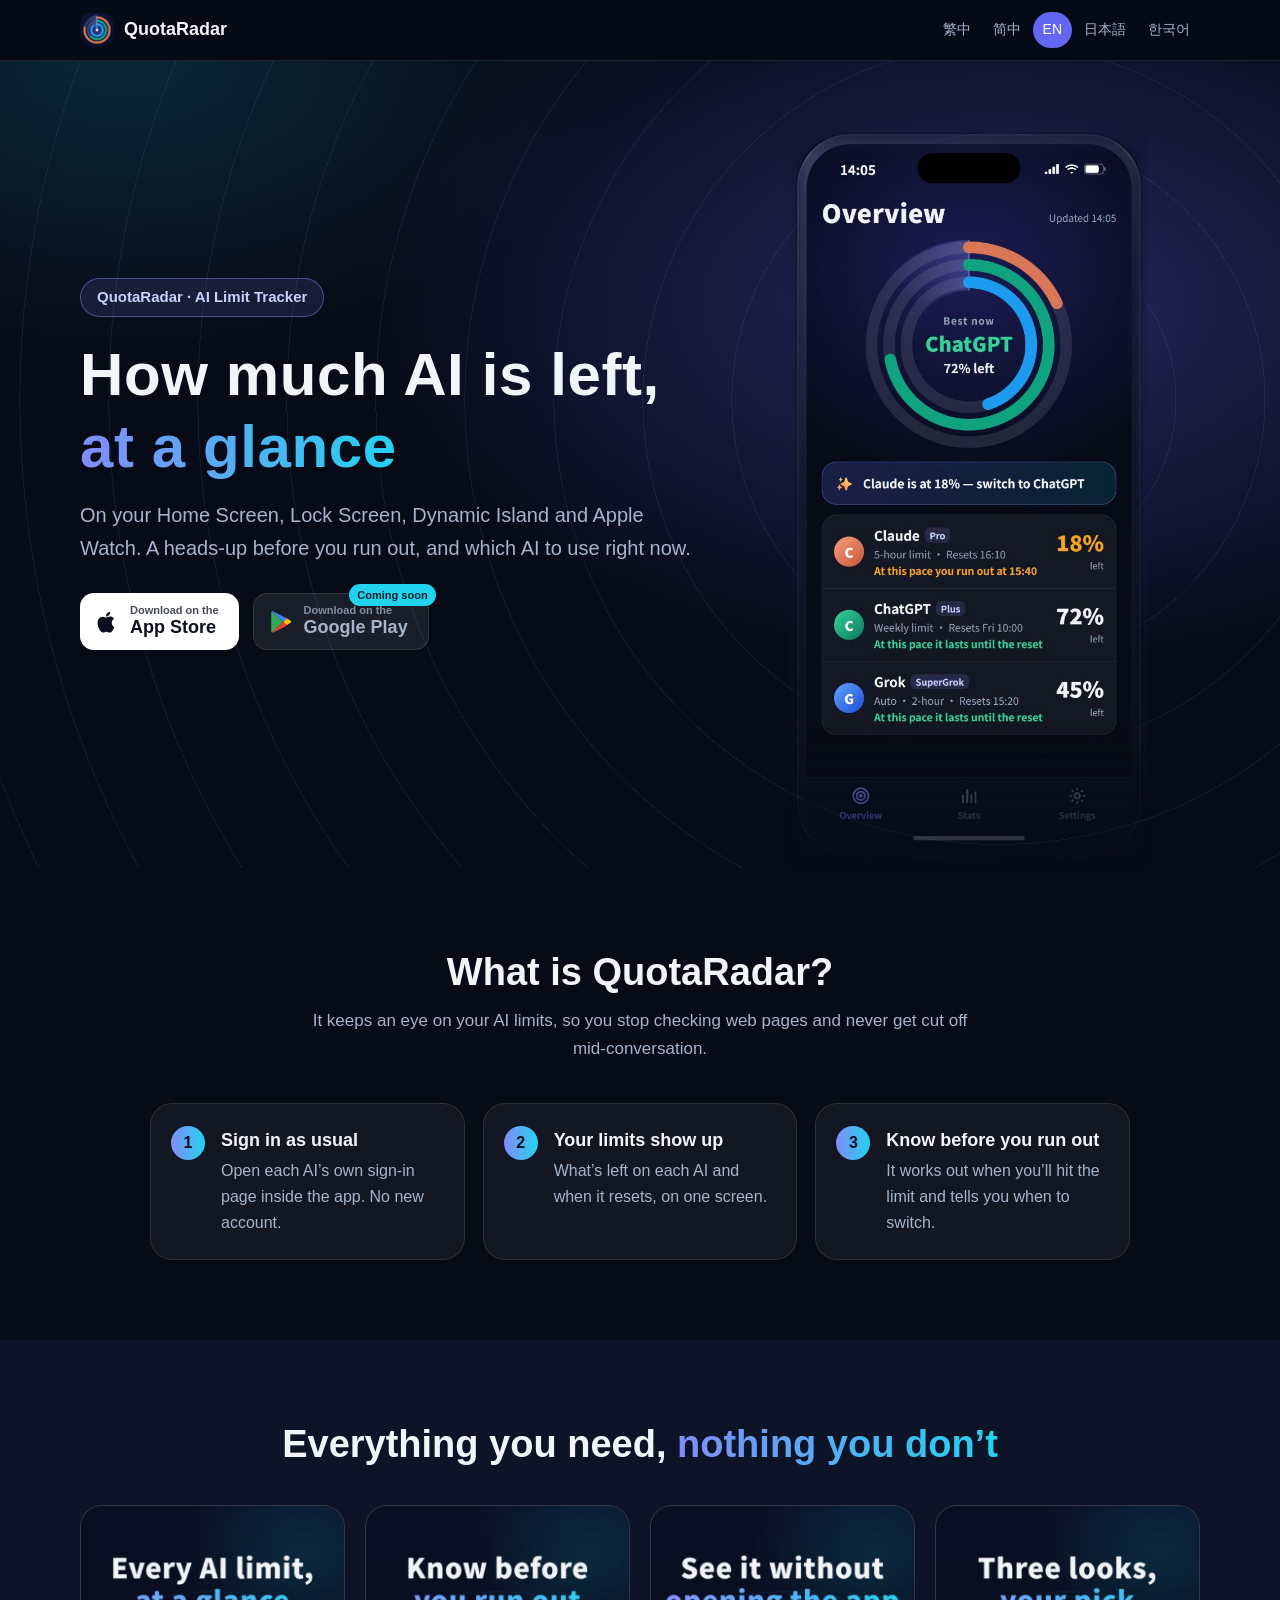
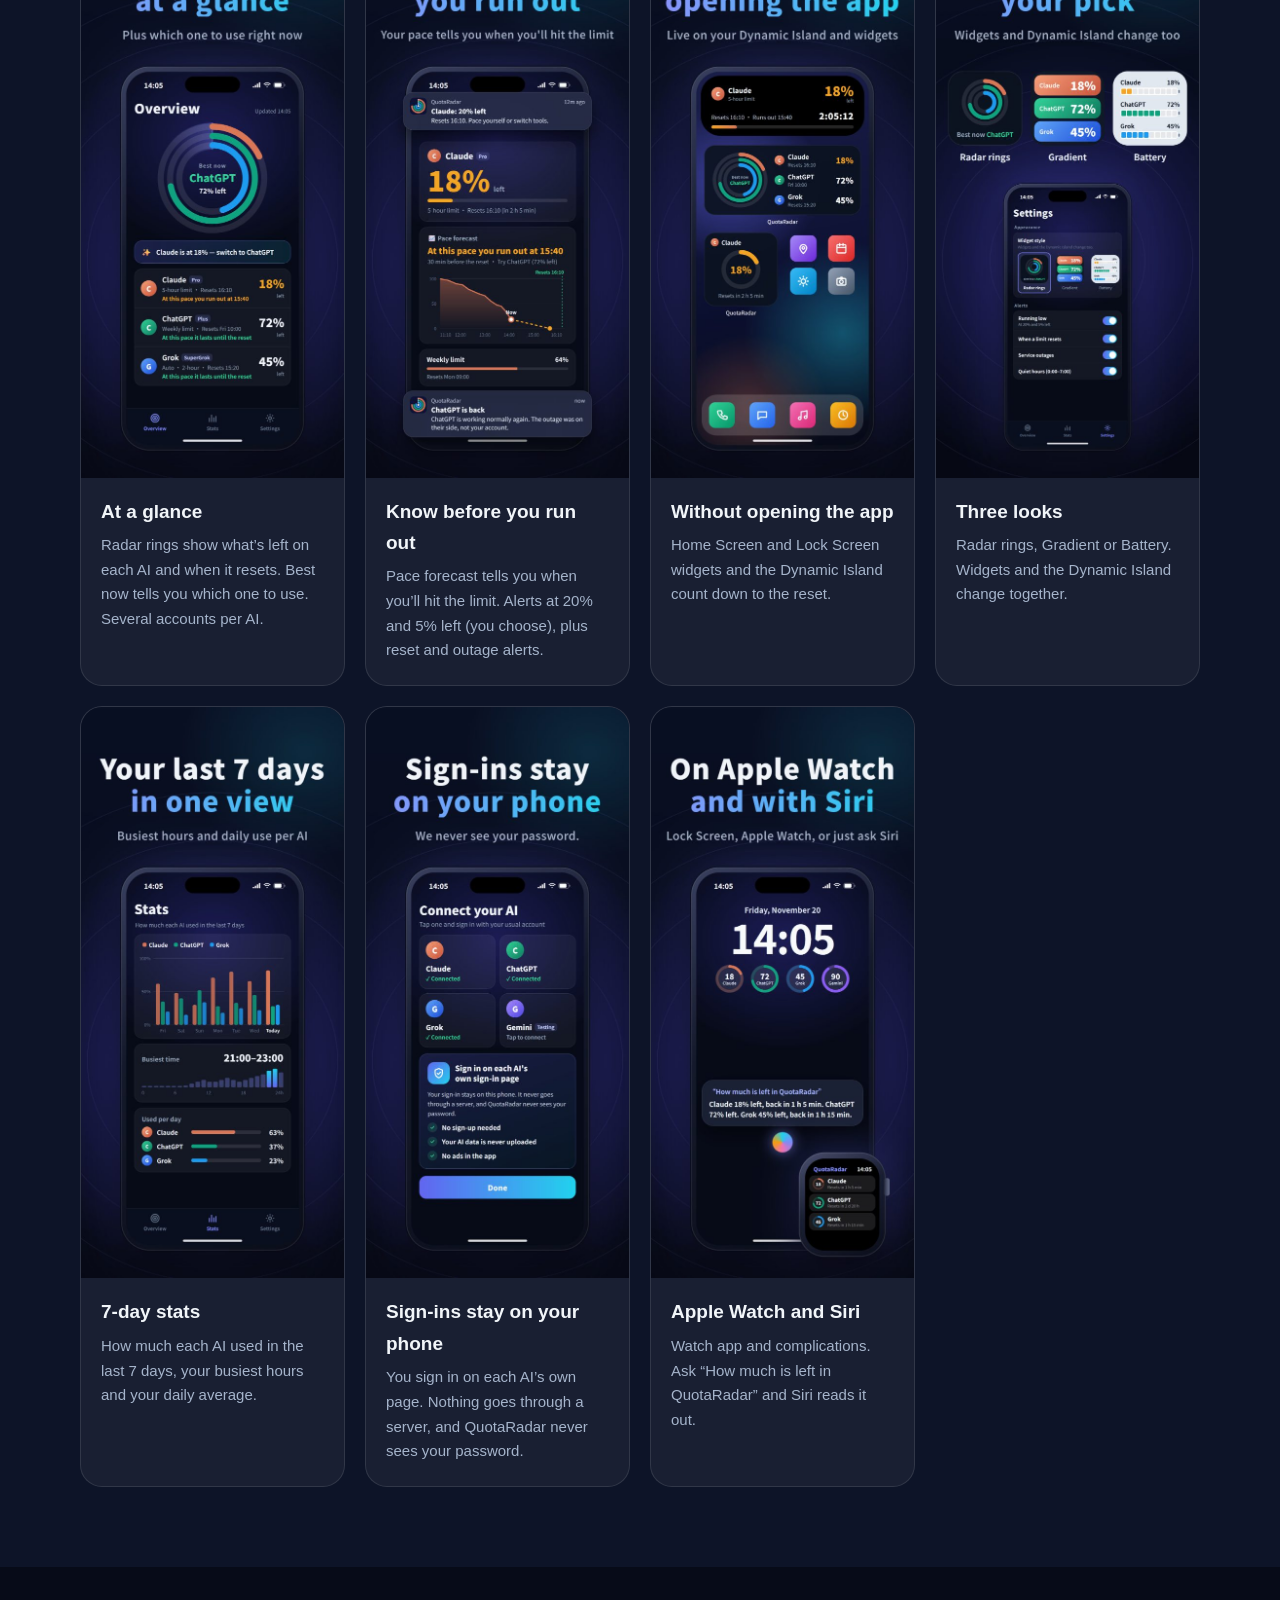
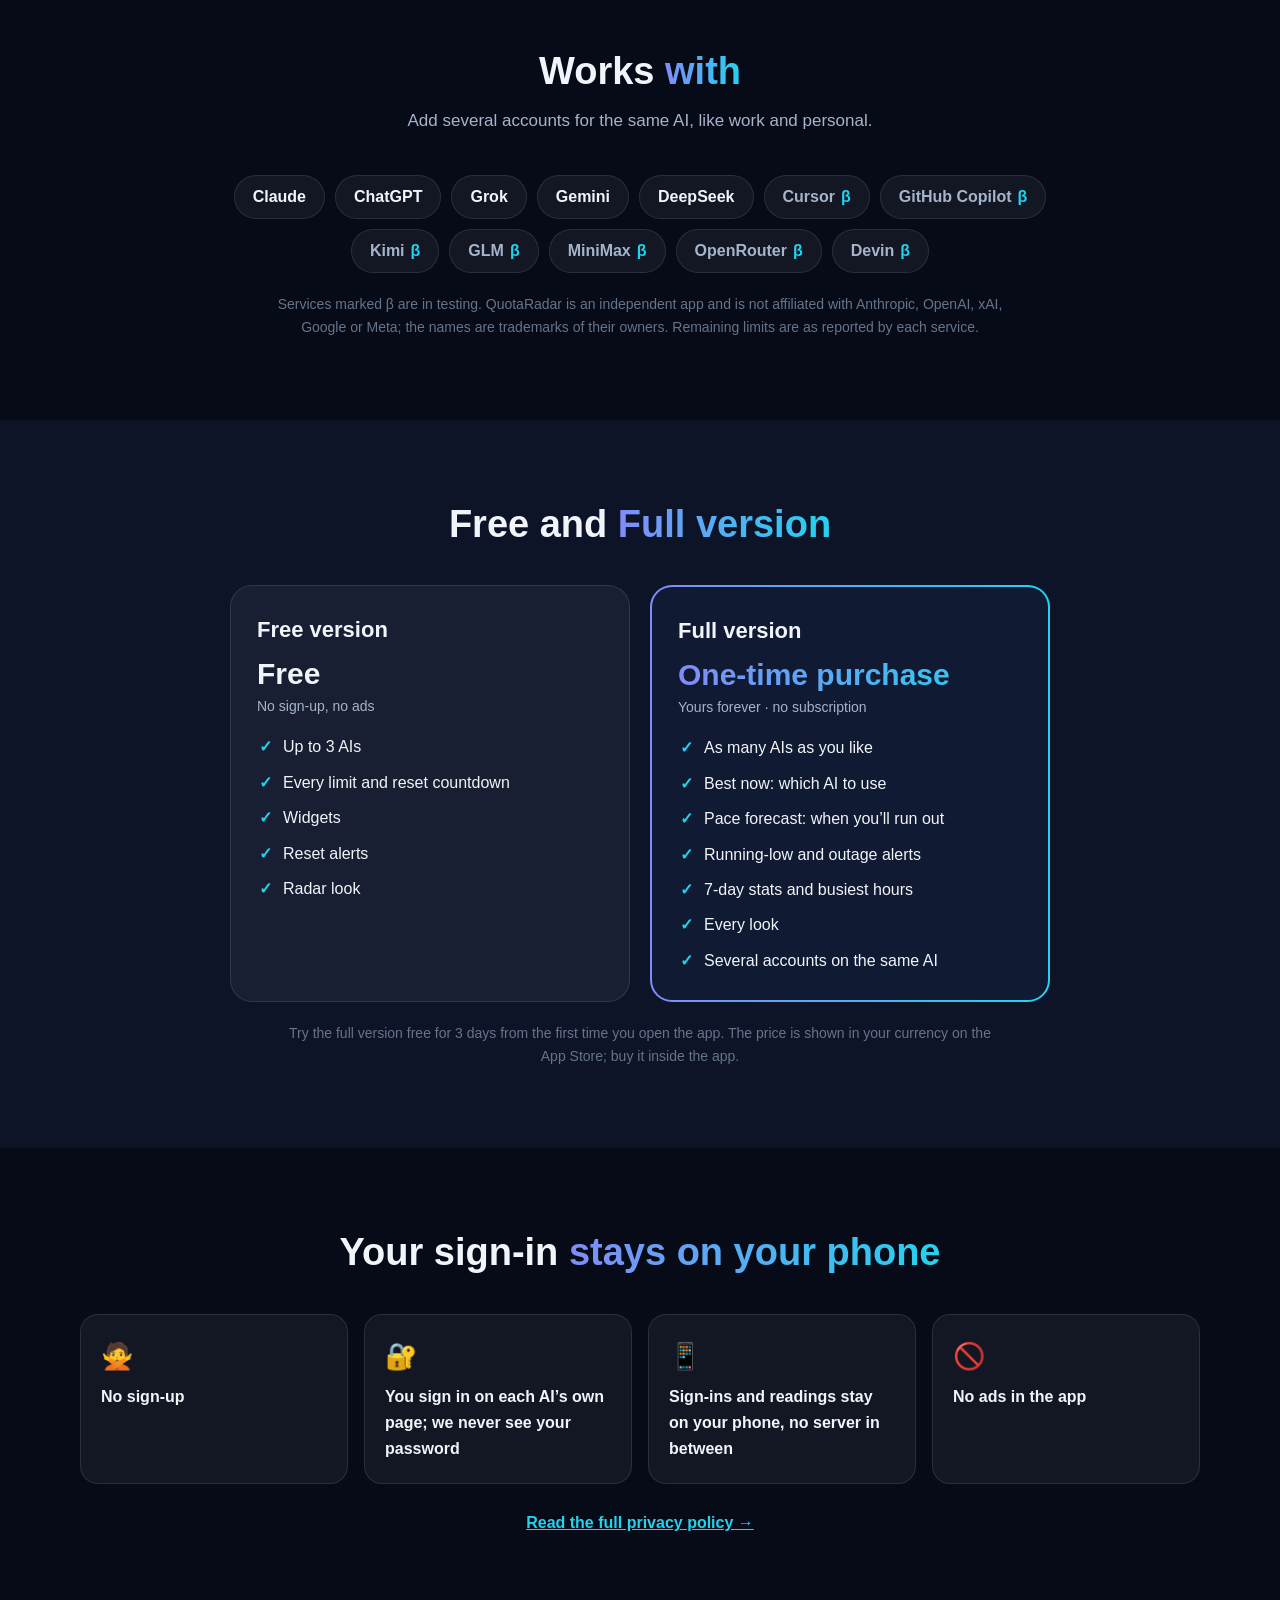
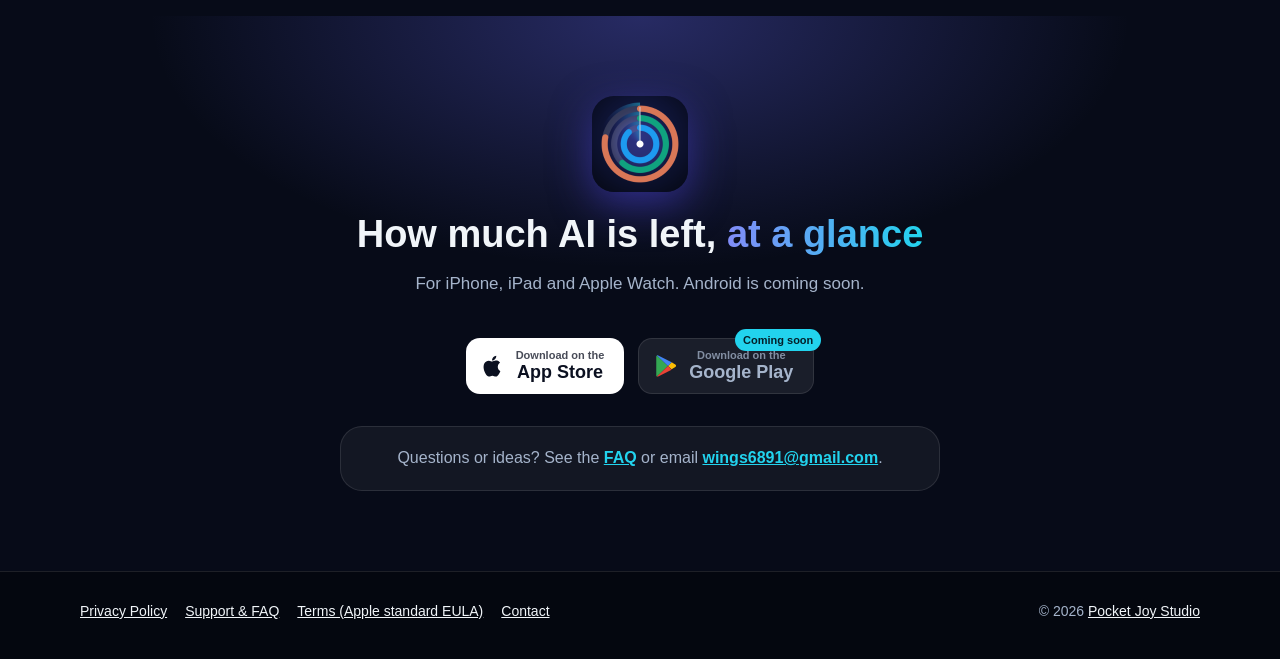
==== index.html @ a05f63f5 "額度雷達 QuotaRadar 官網：五種語言首頁、隱私權政策、支援頁 - 首頁：繁中（/）、简中、English、日本語、한국어，第一次來照瀏覽器語言轉頁 - 內容照 App repo 的 1.0." ====
<!doctype html>
<html lang="zh-Hant">
<head>
  <meta charset="utf-8">
  <meta name="viewport" content="width=device-width,initial-scale=1">
  <title>額度雷達 QuotaRadar｜每個 AI 還剩多少，一眼掃完</title>
  <meta name="description" content="Claude、ChatGPT、Grok、Gemini 等 AI 還剩多少額度、幾點恢復，桌面小工具、鎖定畫面、動態島和 Apple Watch 一眼看完。快用完先提醒你。">
  <meta name="theme-color" content="#070B18">
  <link rel="canonical" href="https://quotaradar.pocketjoystudio.com/">
  <link rel="alternate" hreflang="zh-Hant" href="https://quotaradar.pocketjoystudio.com/">
  <link rel="alternate" hreflang="zh-Hans" href="https://quotaradar.pocketjoystudio.com/zh-hans/">
  <link rel="alternate" hreflang="en" href="https://quotaradar.pocketjoystudio.com/en/">
  <link rel="alternate" hreflang="ja" href="https://quotaradar.pocketjoystudio.com/ja/">
  <link rel="alternate" hreflang="ko" href="https://quotaradar.pocketjoystudio.com/ko/">
  <link rel="alternate" hreflang="x-default" href="https://quotaradar.pocketjoystudio.com/">
  <meta property="og:type" content="website">
  <meta property="og:site_name" content="額度雷達">
  <meta property="og:title" content="額度雷達 QuotaRadar｜每個 AI 還剩多少，一眼掃完">
  <meta property="og:description" content="Claude、ChatGPT、Grok、Gemini 等 AI 還剩多少額度、幾點恢復，桌面小工具、鎖定畫面、動態島和 Apple Watch 一眼看完。快用完先提醒你。">
  <meta property="og:image" content="https://quotaradar.pocketjoystudio.com/assets/img/og-zh.jpg">
  <meta property="og:image:width" content="1200">
  <meta property="og:image:height" content="630">
  <meta property="og:url" content="https://quotaradar.pocketjoystudio.com/">
  <meta name="twitter:card" content="summary_large_image">
  <meta name="apple-itunes-app" content="app-id=6836609602">
  <link rel="icon" href="assets/img/favicon.png" type="image/png">
  <link rel="apple-touch-icon" href="assets/img/apple-touch-icon.png">
  <link rel="stylesheet" href="assets/style.css">
  <script>
    // 第一次來、沒選過語言時，照瀏覽器語言轉到簡中、英文、日文或韓文版
    try {
      if (!localStorage.getItem('quotaradar-lang')) {
        var l = ((navigator.languages && navigator.languages[0]) || navigator.language || '').toLowerCase();
        var t = l.indexOf('zh') === 0 ? (/hans|cn|sg|my/.test(l) ? 'zh-hans/' : '') : l.indexOf('ja') === 0 ? 'ja/' : l.indexOf('ko') === 0 ? 'ko/' : l === '' ? '' : 'en/';
        if (t) location.replace(t);
      }
    } catch (e) {}
  </script>
</head>
<body>
  <header class="top">
    <div class="wrap">
      <a class="brand" href="./"><img src="assets/img/icon-192.png" alt="" width="34" height="34">額度雷達</a>
      <nav class="langs" aria-label="Language"><a href="./" hreflang="zh-Hant" lang="zh-Hant" data-lang="zh" aria-current="page">繁中</a><a href="zh-hans/" hreflang="zh-Hans" lang="zh-Hans" data-lang="zh-hans">简中</a><a href="en/" hreflang="en" lang="en" data-lang="en">EN</a><a href="ja/" hreflang="ja" lang="ja" data-lang="ja">日本語</a><a href="ko/" hreflang="ko" lang="ko" data-lang="ko">한국어</a></nav>
    </div>
  </header>

  <section class="hero">
    <div class="wrap">
      <div>
        <span class="pill">額度雷達・AI 額度一眼看</span>
        <h1>每個 AI 還剩多少<br><em>一眼掃完</em></h1>
        <p class="lead">幾點恢復、幾點會用完，小工具、動態島、Apple Watch 都看得到。快用完先提醒你，還告訴你現在該用哪一家。</p>
        <div class="cta">
        <a class="store" href="https://apps.apple.com/tw/app/%E9%A1%8D%E5%BA%A6%E9%9B%B7%E9%81%94-ai-%E9%A1%8D%E5%BA%A6%E4%B8%80%E7%9C%BC%E7%9C%8B/id6836609602" rel="noopener" data-store="apple"><svg viewBox="0 0 24 24" aria-hidden="true"><path fill="currentColor" d="M16.4 12.6c0-2.4 2-3.6 2.1-3.7-1.1-1.7-2.9-1.9-3.5-1.9-1.5-.2-2.9.9-3.7.9-.8 0-1.9-.9-3.2-.8-1.6 0-3.1 1-4 2.4-1.7 3-.4 7.4 1.2 9.8.8 1.2 1.8 2.5 3 2.4 1.2 0 1.7-.8 3.1-.8s1.9.8 3.2.8c1.3 0 2.1-1.2 2.9-2.4.9-1.4 1.3-2.7 1.3-2.8-.1 0-2.4-.9-2.4-3.9zM14 5.5c.7-.8 1.1-1.9 1-3-1 0-2.1.7-2.8 1.5-.6.7-1.2 1.8-1 2.9 1.1.1 2.1-.6 2.8-1.4z"/></svg><span><small>下載</small><b>App Store</b></span></a>
        <a class="store soon" href="https://play.google.com/store/apps/details?id=com.quotaradar.app" aria-disabled="true" tabindex="-1" data-store="play"><svg viewBox="0 0 24 24" aria-hidden="true"><path fill="#34A853" d="M3.6 2.2 13.8 12 3.6 21.8c-.4-.2-.6-.6-.6-1.1V3.3c0-.5.2-.9.6-1.1z"/><path fill="#FBBC04" d="m17.2 8.6 3.4 2c.9.5.9 1.8 0 2.3l-3.4 2L13.8 12z"/><path fill="#4285F4" d="M3.6 2.2c.3-.2.8-.2 1.2 0l12.4 6.4-3.4 3.4z"/><path fill="#EA4335" d="m13.8 12 3.4 3.4-12.4 6.4c-.4.2-.9.2-1.2 0z"/></svg><span><small>下載</small><b>Google Play</b></span><span class="tag">即將上架</span></a>
        </div>
      </div>
      <div class="phone"><img src="assets/img/hero-zh.jpg" alt="一眼看完" width="640" height="1320"></div>
    </div>
  </section>

  <section class="block" id="about">
    <div class="wrap">
      <h2>額度雷達是什麼？</h2>
      <p class="sub">幫你盯著每個 AI 的使用額度，不用一直打開網頁查，也不會聊到一半才被限制。</p>
      <ol class="steps">
        <li><b>用原本的帳號登入</b>在 App 裡打開各家 AI 自己的登入頁，不用另外註冊。</li>
        <li><b>額度自己跑出來</b>每家還剩多少、幾點重置，一個畫面看完。</li>
        <li><b>快用完先通知你</b>照你的速度算出幾點會用完，該換一家就告訴你。</li>
      </ol>
    </div>
  </section>

  <section class="block alt" id="features">
    <div class="wrap">
      <h2>常用的功能<em>都在這裡</em></h2>
      <div class="features">
        <div class="feat"><img src="assets/shots/zh-1-overview.jpg" alt="一眼看完" loading="lazy" width="540" height="1173"><div><h3>一眼看完</h3><p>雷達環顯示每家還剩多少、幾點重置；「現在推薦」告訴你該用哪一家。同一家 AI 可以加好幾個帳號。</p></div></div>
        <div class="feat"><img src="assets/shots/zh-2-pace-alerts.jpg" alt="快用完先提醒" loading="lazy" width="540" height="1173"><div><h3>快用完先提醒</h3><p>照你現在的速度算出幾點會用完。剩 20%、5% 時通知（可以自己調），額度恢復、服務當機也會通知。</p></div></div>
        <div class="feat"><img src="assets/shots/zh-3-island-widget.jpg" alt="不用打開也看得到" loading="lazy" width="540" height="1173"><div><h3>不用打開也看得到</h3><p>桌面與鎖定畫面小工具、動態島，自己倒數到重置。</p></div></div>
        <div class="feat"><img src="assets/shots/zh-4-themes.jpg" alt="三種外觀主題" loading="lazy" width="540" height="1173"><div><h3>三種外觀主題</h3><p>雷達環、漸層大字、電池格，小工具和動態島一起換。</p></div></div>
        <div class="feat"><img src="assets/shots/zh-5-stats.jpg" alt="7 天統計" loading="lazy" width="540" height="1173"><div><h3>7 天統計</h3><p>過去 7 天每家用掉多少、最忙時段、平均每天用掉多少。</p></div></div>
        <div class="feat"><img src="assets/shots/zh-6-privacy.jpg" alt="登入只留在手機" loading="lazy" width="540" height="1173"><div><h3>登入只留在手機</h3><p>在各家 AI 自己的登入頁登入，不經過任何伺服器，額度雷達看不到你的密碼。</p></div></div>
        <div class="feat"><img src="assets/shots/zh-7-watch-siri.jpg" alt="Apple Watch 和 Siri" loading="lazy" width="540" height="1173"><div><h3>Apple Watch 和 Siri</h3><p>Apple Watch App 與錶面複雜功能；說「額度雷達還剩多少」，Siri 直接唸給你聽。</p></div></div>
      </div>
    </div>
  </section>

  <section class="block" id="ai">
    <div class="wrap">
      <h2>支援的 <em>AI</em></h2>
      <p class="sub">同一家 AI 可以加好幾個帳號，例如工作和個人。</p>
      <ul class="chips">
        <li>Claude</li>
        <li>ChatGPT</li>
        <li>Grok</li>
        <li>Gemini</li>
        <li>DeepSeek</li>
        <li class="beta">Cursor</li>
        <li class="beta">GitHub Copilot</li>
        <li class="beta">Kimi</li>
        <li class="beta">GLM</li>
        <li class="beta">MiniMax</li>
        <li class="beta">OpenRouter</li>
        <li class="beta">Devin</li>
      </ul>
      <p class="fine">標 β 的服務還在測試中。額度雷達是獨立開發的第三方工具，與 Anthropic、OpenAI、xAI、Google、Meta 均無關聯；各名稱為各自公司的商標。剩餘額度以各服務官方顯示為準。</p>
    </div>
  </section>

  <section class="block alt" id="plans">
    <div class="wrap">
      <h2>免費版和<em>完整版</em></h2>
      <div class="plans">
        <div class="plan"><h3>免費版</h3><div class="price">免費</div><p class="note">不用註冊帳號，沒有廣告</p><ul><li>最多 3 家 AI</li><li>每家額度與重置倒數</li><li>桌面小工具</li><li>額度恢復通知</li><li>雷達環主題</li></ul></div>
        <div class="plan pro"><h3>完整版</h3><div class="price">NT$199</div><p class="note">一次買斷・永久使用・沒有訂閱</p><ul><li>不限 AI 家數</li><li>現在推薦：該用哪一家</li><li>用量預測：幾點會用完</li><li>快用完、當機都會通知</li><li>7 天統計與最忙時段</li><li>全部外觀主題</li><li>同一家 AI 綁好幾個帳號</li></ul></div>
      </div>
      <p class="fine">第一次打開 App 起，可以免費試用完整版 3 天。NT$199 是台灣 App Store 的價格，實際以你所在地區商店顯示的為準；在 App 裡購買。</p>
    </div>
  </section>

  <section class="block" id="privacy">
    <div class="wrap">
      <h2>你的登入，<em>只留在你的手機</em></h2>
      <div class="trust"><div><span>🙅</span>不用註冊帳號</div><div><span>🔐</span>在各家 AI 自己的登入頁登入，看不到你的密碼</div><div><span>📱</span>登入和用量資料只存在手機，不經過伺服器</div><div><span>🚫</span>App 裡沒有廣告</div></div>
      <p class="more"><a href="privacy/">看完整的隱私權政策 →</a></p>
    </div>
  </section>

  <section class="block end" id="download">
    <div class="wrap">
      <img class="icon" src="assets/img/icon-192.png" alt="" width="96" height="96">
      <h2>每個 AI 還剩多少，<em>一眼掃完</em></h2>
      <p class="sub">iPhone、iPad、Apple Watch 都能用；Android 版即將上架。</p>
      <div class="cta">
        <a class="store" href="https://apps.apple.com/tw/app/%E9%A1%8D%E5%BA%A6%E9%9B%B7%E9%81%94-ai-%E9%A1%8D%E5%BA%A6%E4%B8%80%E7%9C%BC%E7%9C%8B/id6836609602" rel="noopener" data-store="apple"><svg viewBox="0 0 24 24" aria-hidden="true"><path fill="currentColor" d="M16.4 12.6c0-2.4 2-3.6 2.1-3.7-1.1-1.7-2.9-1.9-3.5-1.9-1.5-.2-2.9.9-3.7.9-.8 0-1.9-.9-3.2-.8-1.6 0-3.1 1-4 2.4-1.7 3-.4 7.4 1.2 9.8.8 1.2 1.8 2.5 3 2.4 1.2 0 1.7-.8 3.1-.8s1.9.8 3.2.8c1.3 0 2.1-1.2 2.9-2.4.9-1.4 1.3-2.7 1.3-2.8-.1 0-2.4-.9-2.4-3.9zM14 5.5c.7-.8 1.1-1.9 1-3-1 0-2.1.7-2.8 1.5-.6.7-1.2 1.8-1 2.9 1.1.1 2.1-.6 2.8-1.4z"/></svg><span><small>下載</small><b>App Store</b></span></a>
        <a class="store soon" href="https://play.google.com/store/apps/details?id=com.quotaradar.app" aria-disabled="true" tabindex="-1" data-store="play"><svg viewBox="0 0 24 24" aria-hidden="true"><path fill="#34A853" d="M3.6 2.2 13.8 12 3.6 21.8c-.4-.2-.6-.6-.6-1.1V3.3c0-.5.2-.9.6-1.1z"/><path fill="#FBBC04" d="m17.2 8.6 3.4 2c.9.5.9 1.8 0 2.3l-3.4 2L13.8 12z"/><path fill="#4285F4" d="M3.6 2.2c.3-.2.8-.2 1.2 0l12.4 6.4-3.4 3.4z"/><path fill="#EA4335" d="m13.8 12 3.4 3.4-12.4 6.4c-.4.2-.9.2-1.2 0z"/></svg><span><small>下載</small><b>Google Play</b></span><span class="tag">即將上架</span></a>
      </div>
      <p class="contact">有問題或建議？看<a href="support/">常見問題</a>，或寫信到 <a href="mailto:wings6891@gmail.com">wings6891@gmail.com</a>。</p>
    </div>
  </section>

  <footer>
    <div class="wrap">
      <nav>
        <a href="privacy/">隱私權政策</a>
        <a href="support/">支援與常見問題</a>
        <a href="https://www.apple.com/legal/internet-services/itunes/dev/stdeula/" rel="noopener">使用條款（Apple 標準 EULA）</a>
        <a href="mailto:wings6891@gmail.com">聯絡我們</a>
      </nav>
      <span>© 2026 <a href="https://pocketjoystudio.com/" rel="noopener">Pocket Joy Studio</a></span>
    </div>
  </footer>
  <script>
    document.querySelectorAll('[data-lang]').forEach(function (a) {
      a.addEventListener('click', function () { try { localStorage.setItem('quotaradar-lang', a.getAttribute('data-lang')); } catch (e) {} });
    });
  </script>
</body>
</html>
---- assets/style.css ----
/* 額度雷達 QuotaRadar 官網：純靜態，沒有外部字型、沒有追蹤碼 */
:root {
  --bg: #070B18;
  --bg-2: #0D1428;
  --card: rgba(255, 255, 255, 0.05);
  --card-solid: #111a33;
  --line: rgba(255, 255, 255, 0.10);
  --text: #F1F5F9;
  --sub: #A5B4CB;
  --faint: #64748B;
  --indigo: #818CF8;
  --indigo-2: #6366F1;
  --cyan: #22D3EE;
  --green: #34D399;
  --grad: linear-gradient(90deg, #818CF8, #22D3EE);
  --radius: 22px;
  --shadow: 0 14px 40px rgba(0, 0, 0, 0.35);
  font-family: -apple-system, BlinkMacSystemFont, "PingFang TC", "Noto Sans TC", "Microsoft JhengHei", "Segoe UI", Roboto, sans-serif;
  color: var(--text);
  background: var(--bg);
  -webkit-text-size-adjust: 100%;
}
* { box-sizing: border-box; }
html { scroll-behavior: smooth; }
body { margin: 0; background: var(--bg); line-height: 1.65; overflow-x: hidden; }
img { max-width: 100%; height: auto; display: block; }
a { color: inherit; }
.wrap { width: min(1120px, 100% - 32px); margin: 0 auto; }
.grad { background: var(--grad); -webkit-background-clip: text; background-clip: text; color: transparent; }

/* 頂端列 */
.top { position: sticky; top: 0; z-index: 10; background: rgba(7, 11, 24, 0.85); backdrop-filter: blur(10px);
  -webkit-backdrop-filter: blur(10px); border-bottom: 1px solid var(--line); }
.top .wrap { display: flex; align-items: center; justify-content: space-between; gap: 12px; height: 60px; }
.brand { display: flex; align-items: center; gap: 10px; text-decoration: none; font-weight: 800; font-size: 18px; white-space: nowrap; }
.brand img { width: 34px; height: 34px; border-radius: 9px; }
.langs { display: flex; gap: 2px; flex-wrap: wrap; justify-content: flex-end; }
.langs a { text-decoration: none; font-size: 14px; padding: 6px 10px; border-radius: 999px; color: var(--sub); white-space: nowrap; }
.langs a:hover { color: var(--text); }
.langs a[aria-current="page"] { background: var(--indigo-2); color: #fff; }

/* 首屏：雷達圈 */
.hero { position: relative; overflow: hidden;
  background:
    radial-gradient(900px 520px at 78% 30%, rgba(99, 102, 241, 0.32), transparent 70%),
    radial-gradient(700px 420px at 10% 0%, rgba(34, 211, 238, 0.14), transparent 70%),
    var(--bg); }
.hero::before { content: ""; position: absolute; inset: 0; pointer-events: none;
  background: repeating-radial-gradient(circle at 78% 42%, transparent 0 88px, rgba(129, 140, 248, 0.10) 88px 89px); }
.hero .wrap { position: relative; z-index: 1; display: grid; grid-template-columns: 1.15fr 0.85fr; align-items: center; gap: 32px; padding: 64px 0 0; }
.pill { display: inline-block; border: 1px solid rgba(129, 140, 248, 0.45); background: rgba(129, 140, 248, 0.12); color: #C7D2FE;
  font-weight: 700; border-radius: 999px; padding: 6px 16px; font-size: 15px; }
.hero h1 { font-size: clamp(34px, 5.6vw, 60px); line-height: 1.2; margin: 22px 0 16px; letter-spacing: 0.01em; font-weight: 900; }
.hero h1 em { font-style: normal; background: var(--grad); -webkit-background-clip: text; background-clip: text; color: transparent; }
.hero .lead { font-size: clamp(17px, 2.1vw, 20px); color: var(--sub); margin: 0 0 28px; max-width: 32em; }
.cta { display: flex; flex-wrap: wrap; gap: 14px; padding-bottom: 64px; }
.store { display: inline-flex; align-items: center; gap: 10px; background: #fff; color: #0B1020; text-decoration: none; border-radius: 14px;
  padding: 10px 20px 10px 14px; min-height: 56px; position: relative; font-weight: 600; }
.store svg { width: 26px; height: 26px; flex: none; }
.store small { display: block; font-size: 11px; opacity: 0.75; line-height: 1.2; }
.store b { display: block; font-size: 18px; line-height: 1.2; }
.store:hover { box-shadow: 0 0 0 3px rgba(34, 211, 238, 0.45); }
.store.soon { pointer-events: none; background: rgba(255, 255, 255, 0.08); color: var(--sub); border: 1px solid var(--line); }
.store .tag { position: absolute; top: -10px; right: -8px; background: var(--cyan); color: #04202A; font-size: 11px; font-weight: 800;
  border-radius: 999px; padding: 2px 8px; }

.phone { position: relative; justify-self: center; width: min(360px, 100%); align-self: end; }
.phone img { width: 100%;
  -webkit-mask-image: linear-gradient(to bottom, transparent 0, #000 4%, #000 80%, transparent 100%), linear-gradient(to right, transparent 0, #000 5%, #000 95%, transparent 100%);
  -webkit-mask-composite: source-in;
  mask-image: linear-gradient(to bottom, transparent 0, #000 4%, #000 80%, transparent 100%), linear-gradient(to right, transparent 0, #000 5%, #000 95%, transparent 100%);
  mask-composite: intersect; }

/* 區塊 */
section.block { padding: 80px 0; }
section.block.alt { background: var(--bg-2); }
.block h2 { font-size: clamp(26px, 4vw, 38px); line-height: 1.3; margin: 0 0 10px; text-align: center; font-weight: 900; }
.block h2 em { font-style: normal; background: var(--grad); -webkit-background-clip: text; background-clip: text; color: transparent; }
.block .sub { text-align: center; color: var(--sub); margin: 0 auto 40px; max-width: 40em; font-size: 17px; }

/* 三步驟 */
.steps { list-style: none; margin: 0 auto; padding: 0; display: grid; grid-template-columns: repeat(3, 1fr); gap: 18px; counter-reset: s; max-width: 980px; }
.steps li { background: var(--card); border: 1px solid var(--line); border-radius: var(--radius); padding: 22px 22px 22px 70px; position: relative; color: var(--sub); }
.steps li::before { counter-increment: s; content: counter(s); position: absolute; left: 20px; top: 22px; width: 34px; height: 34px; border-radius: 50%;
  background: var(--grad); color: #0B1020; font-weight: 900; display: grid; place-items: center; }
.steps b { display: block; color: var(--text); font-size: 18px; margin-bottom: 2px; }

/* 功能卡片：每張一個商店截圖 */
.features { display: grid; grid-template-columns: repeat(auto-fill, minmax(250px, 1fr)); gap: 20px; }
.feat { background: var(--card); border: 1px solid var(--line); border-radius: var(--radius); overflow: hidden; display: flex; flex-direction: column; }
.feat img { width: 100%; aspect-ratio: 540 / 1173; object-fit: cover; background: #0B1226; }
.feat div { padding: 18px 20px 22px; }
.feat h3 { margin: 0 0 6px; font-size: 19px; }
.feat p { margin: 0; color: var(--sub); font-size: 15px; }

/* 支援的 AI */
.chips { display: flex; flex-wrap: wrap; justify-content: center; gap: 10px; max-width: 860px; margin: 0 auto; padding: 0; list-style: none; }
.chips li { border: 1px solid var(--line); background: var(--card); border-radius: 999px; padding: 8px 18px; font-weight: 700; font-size: 16px; }
.chips li.beta { color: var(--sub); font-weight: 600; }
.chips li.beta::after { content: "β"; margin-left: 6px; color: var(--cyan); font-weight: 800; }
.fine { text-align: center; color: var(--faint); font-size: 14px; margin: 20px auto 0; max-width: 52em; }

/* 方案 */
.plans { display: grid; grid-template-columns: repeat(2, 1fr); gap: 20px; max-width: 820px; margin: 0 auto; }
.plan { background: var(--card); border: 1px solid var(--line); border-radius: var(--radius); padding: 26px; display: flex; flex-direction: column; }
.plan.pro { border: 2px solid transparent; background: linear-gradient(var(--card-solid), var(--card-solid)) padding-box, var(--grad) border-box; }
.plan h3 { margin: 0; font-size: 22px; }
.plan .price { font-size: 30px; font-weight: 900; margin: 6px 0 2px; line-height: 1.3; }
.plan.pro .price { background: var(--grad); -webkit-background-clip: text; background-clip: text; color: transparent; }
.plan .note { color: var(--sub); font-size: 14px; margin: 0 0 16px; min-height: 1.6em; }
.plan ul { margin: 0; padding: 0; list-style: none; display: grid; gap: 9px; }
.plan li { padding-left: 26px; position: relative; }
.plan li::before { content: "✓"; position: absolute; left: 2px; color: var(--cyan); font-weight: 900; }

/* 隱私 */
.trust { display: grid; grid-template-columns: repeat(4, 1fr); gap: 16px; }
.trust div { background: var(--card); border: 1px solid var(--line); border-radius: 18px; padding: 20px; font-weight: 700; }
.trust div span { display: block; font-size: 26px; margin-bottom: 6px; }
.more { text-align: center; margin: 26px 0 0; }
.more a { color: var(--cyan); font-weight: 700; }

/* 下載＋聯絡 */
.end { text-align: center;
  background: radial-gradient(700px 360px at 50% 0%, rgba(99, 102, 241, 0.35), transparent 70%), var(--bg); }
.end img.icon { width: 96px; height: 96px; border-radius: 22px; margin: 0 auto 18px; box-shadow: 0 12px 40px rgba(79, 70, 229, 0.5); }
.end .cta { justify-content: center; padding-bottom: 0; }
.contact { border: 1px solid var(--line); background: var(--card); border-radius: var(--radius); padding: 18px 22px; max-width: 600px; margin: 32px auto 0; color: var(--sub); }
.contact a { font-weight: 800; color: var(--cyan); }

footer { background: #04070F; color: var(--sub); padding: 28px 0 36px; font-size: 14px; border-top: 1px solid var(--line); }
footer .wrap { display: flex; flex-wrap: wrap; gap: 10px 24px; justify-content: space-between; align-items: center; }
footer nav { display: flex; flex-wrap: wrap; gap: 8px 18px; }
footer a { color: var(--text); }

/* 平板 */
@media (max-width: 900px) {
  .trust { grid-template-columns: 1fr 1fr; }
  .steps { grid-template-columns: 1fr; max-width: 560px; }
}
/* 手機 */
@media (max-width: 680px) {
  .top .wrap { height: auto; padding: 10px 0; flex-wrap: wrap; }
  .brand { font-size: 16px; }
  .langs a { padding: 4px 7px; font-size: 13px; }
  .hero .wrap { grid-template-columns: 1fr; padding-top: 40px; gap: 8px; text-align: center; }
  .hero .lead { margin-left: auto; margin-right: auto; }
  .cta { justify-content: center; padding-bottom: 28px; }
  .phone { width: min(280px, 78%); }
  section.block { padding: 56px 0; }
  .features { grid-template-columns: 1fr 1fr; gap: 12px; }
  .feat div { padding: 12px 12px 16px; }
  .feat h3 { font-size: 16px; }
  .feat p { font-size: 13.5px; }
  .plans, .trust { grid-template-columns: 1fr; }
  footer .wrap { flex-direction: column; align-items: flex-start; }
}
@media (max-width: 380px) {
  .features { grid-template-columns: 1fr; }
}

/* 各語言用自己的字型優先 */
html:lang(zh-Hans) { font-family: -apple-system, BlinkMacSystemFont, "PingFang SC", "Noto Sans SC", "Microsoft YaHei", "Segoe UI", Roboto, sans-serif; }
html:lang(en) { font-family: -apple-system, BlinkMacSystemFont, "Segoe UI", Roboto, "Helvetica Neue", Arial, sans-serif; }
html:lang(ja) { font-family: -apple-system, BlinkMacSystemFont, "Hiragino Sans", "Hiragino Kaku Gothic ProN", "Noto Sans JP", "Yu Gothic UI", Meiryo, sans-serif; }
html:lang(ko) body { word-break: keep-all; }
html:lang(ko) { font-family: -apple-system, BlinkMacSystemFont, "Apple SD Gothic Neo", "Noto Sans KR", "Malgun Gothic", "Segoe UI", sans-serif; }
.block h2 + .features, .block h2 + .plans, .block h2 + .trust { margin-top: 36px; }
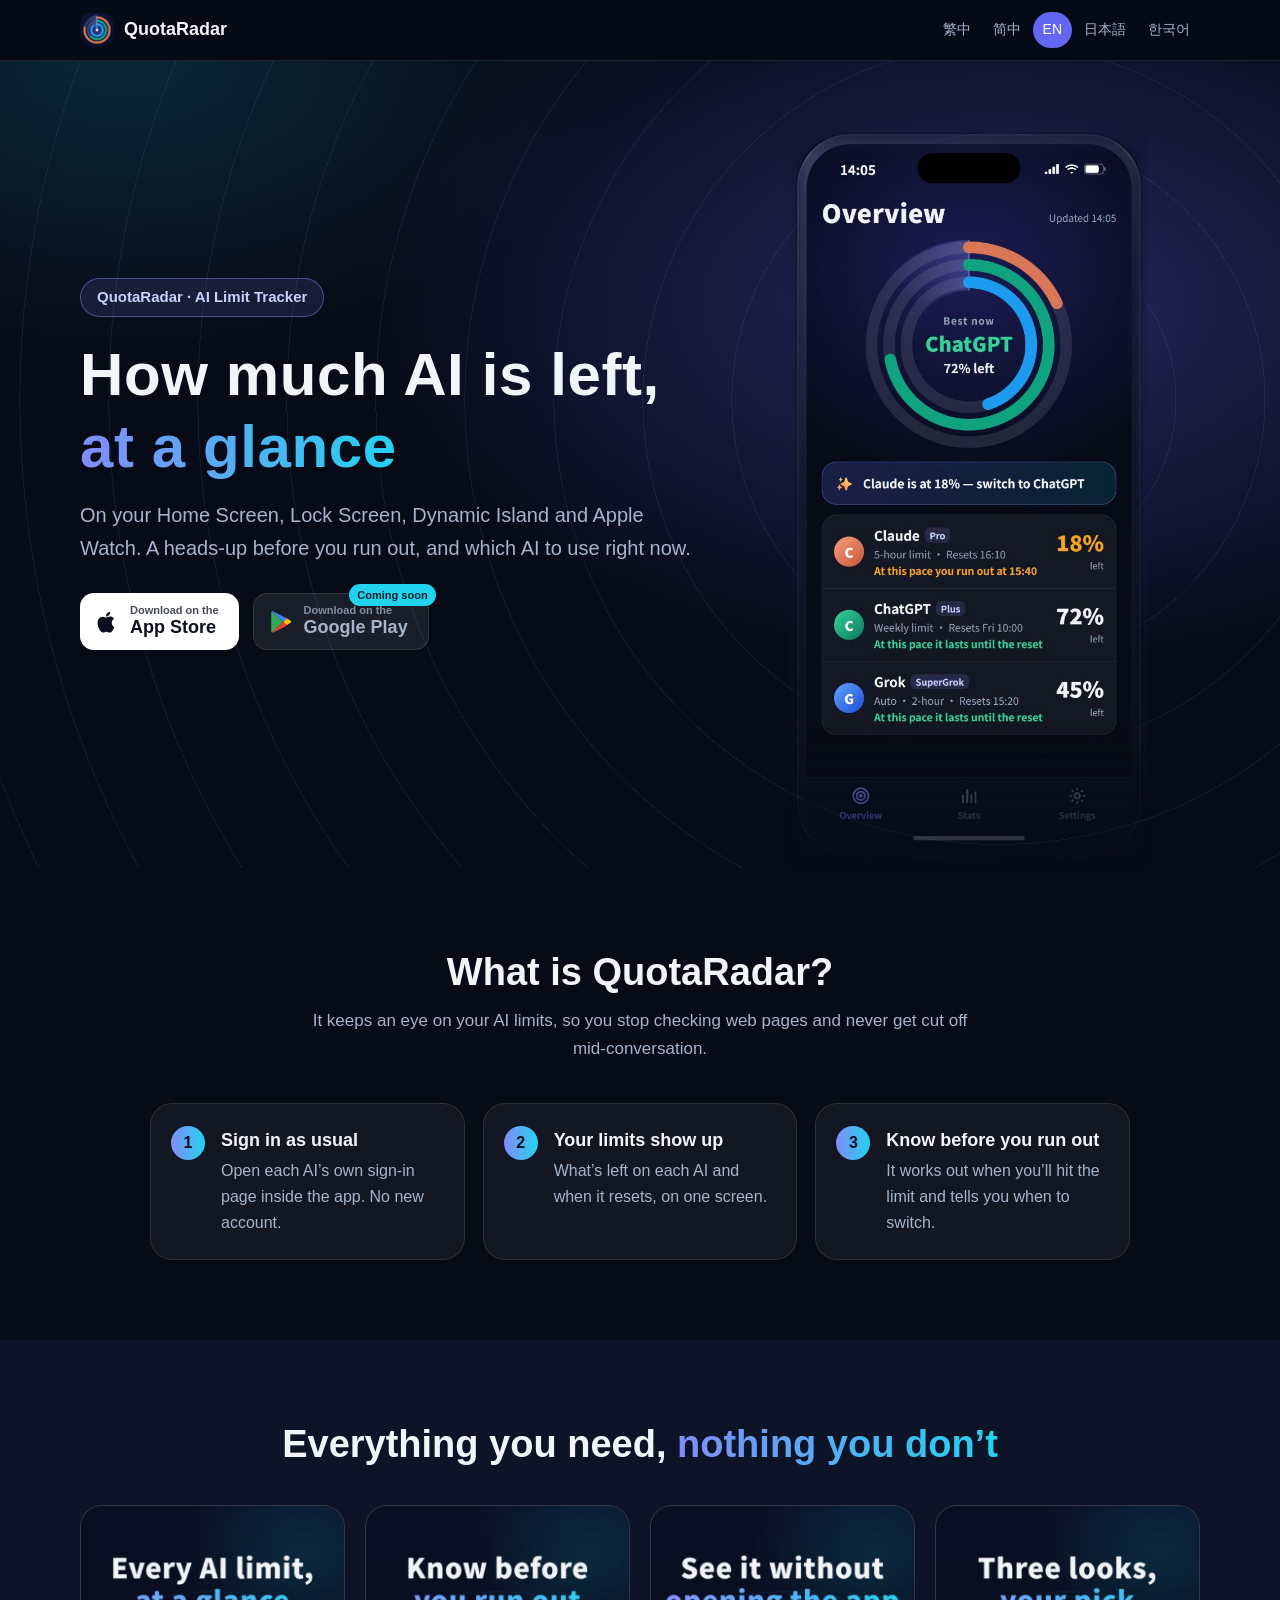
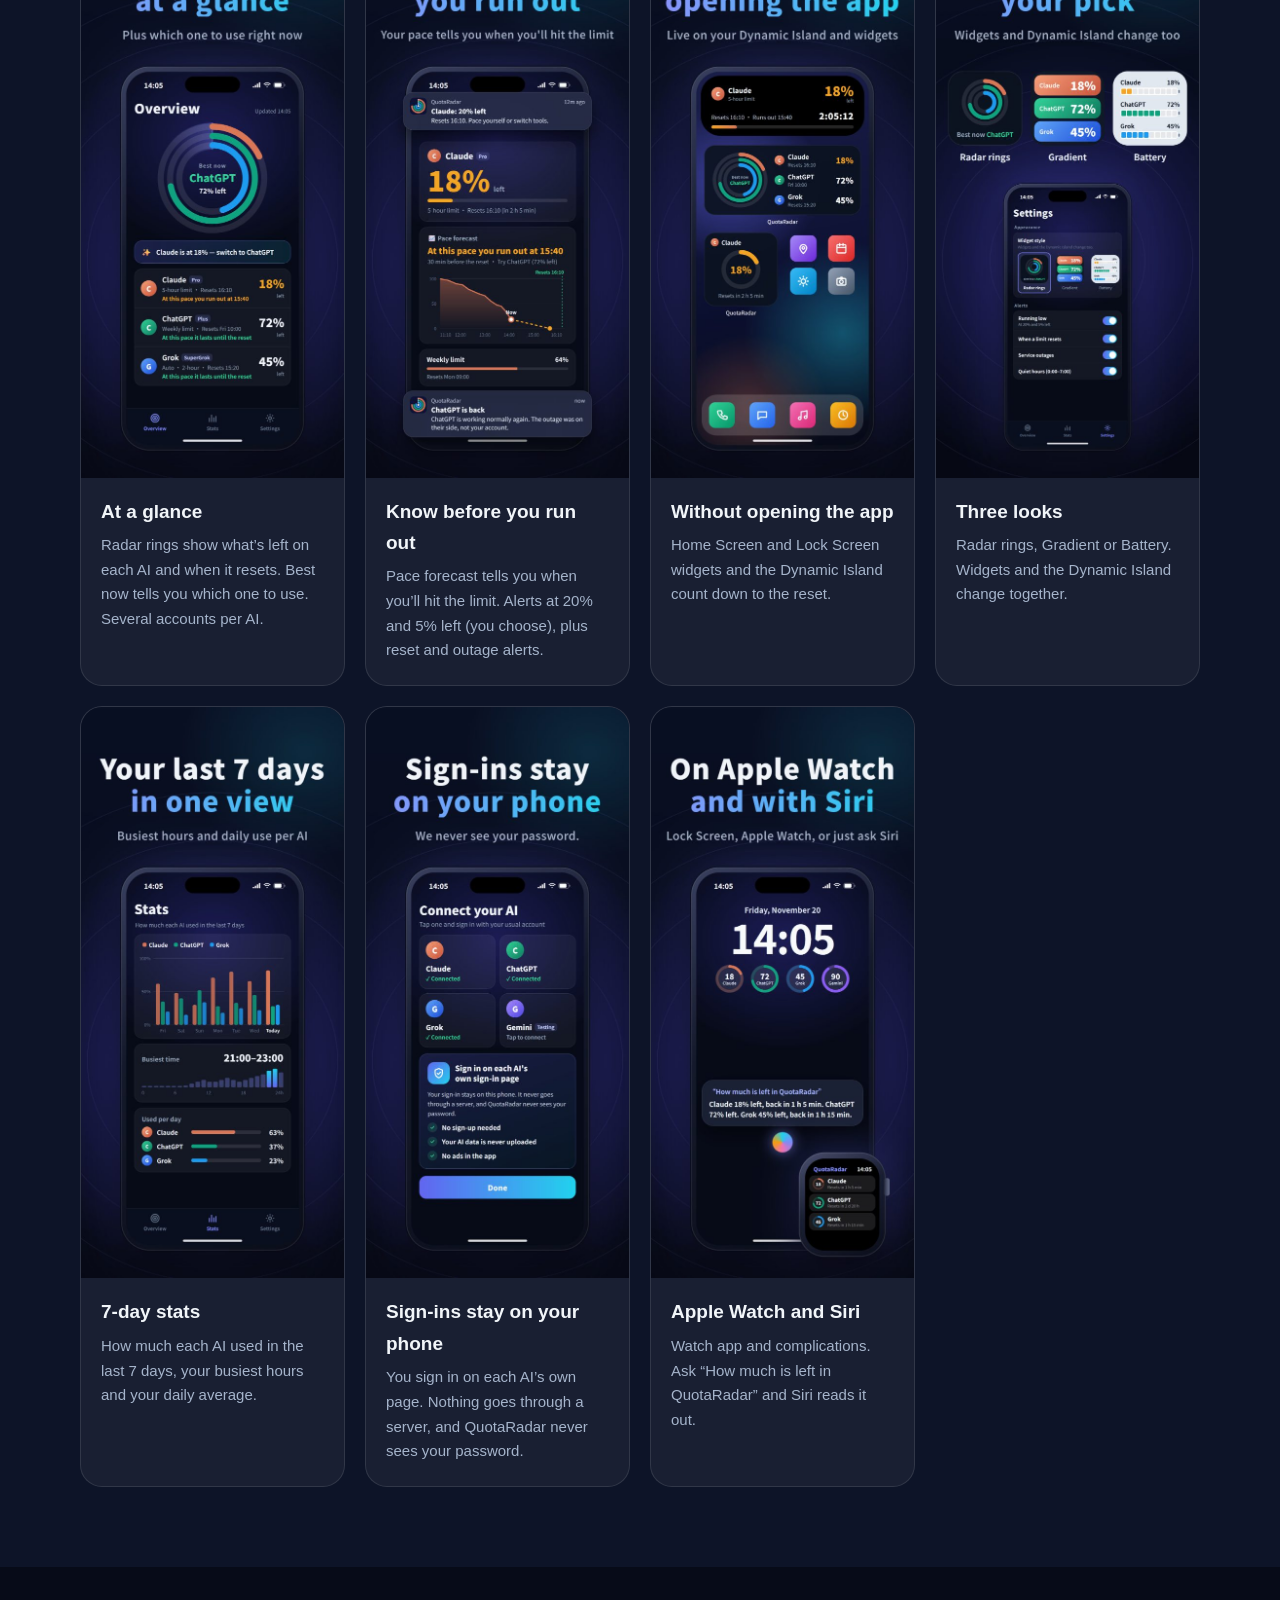
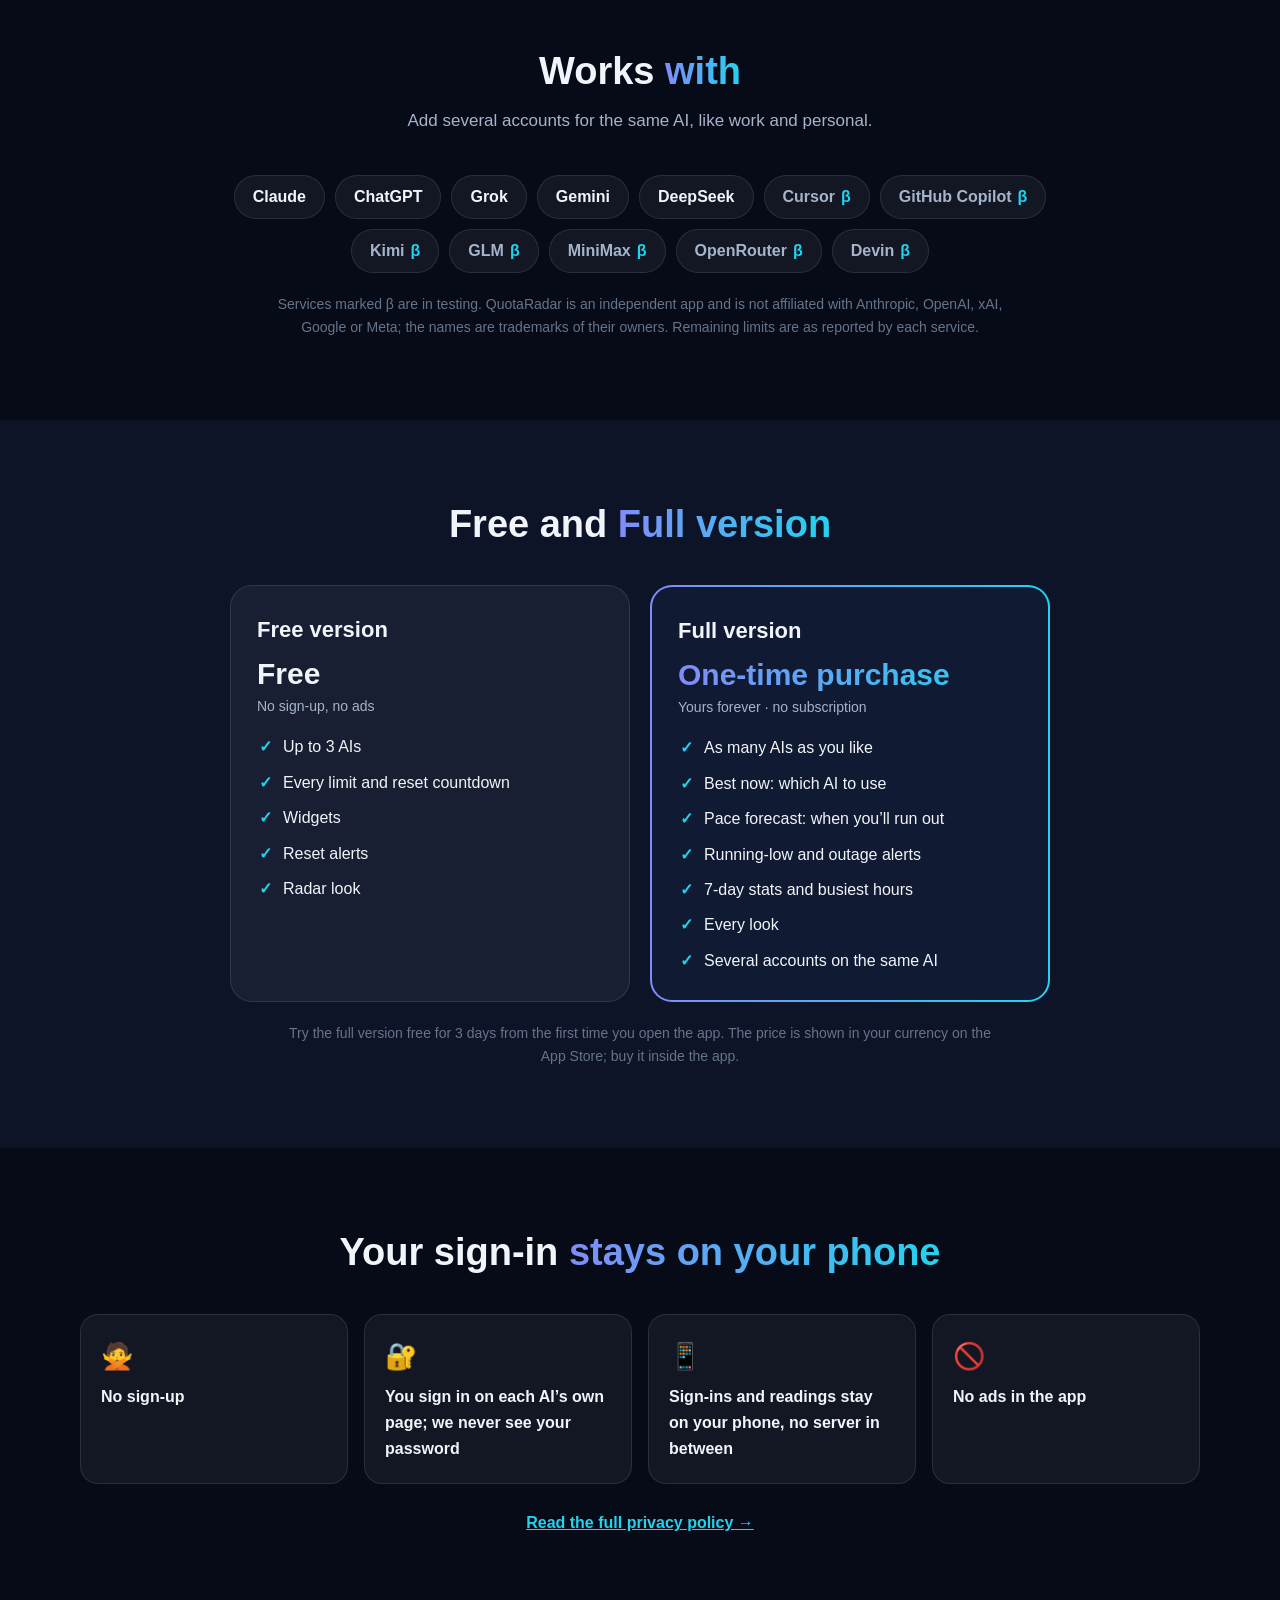
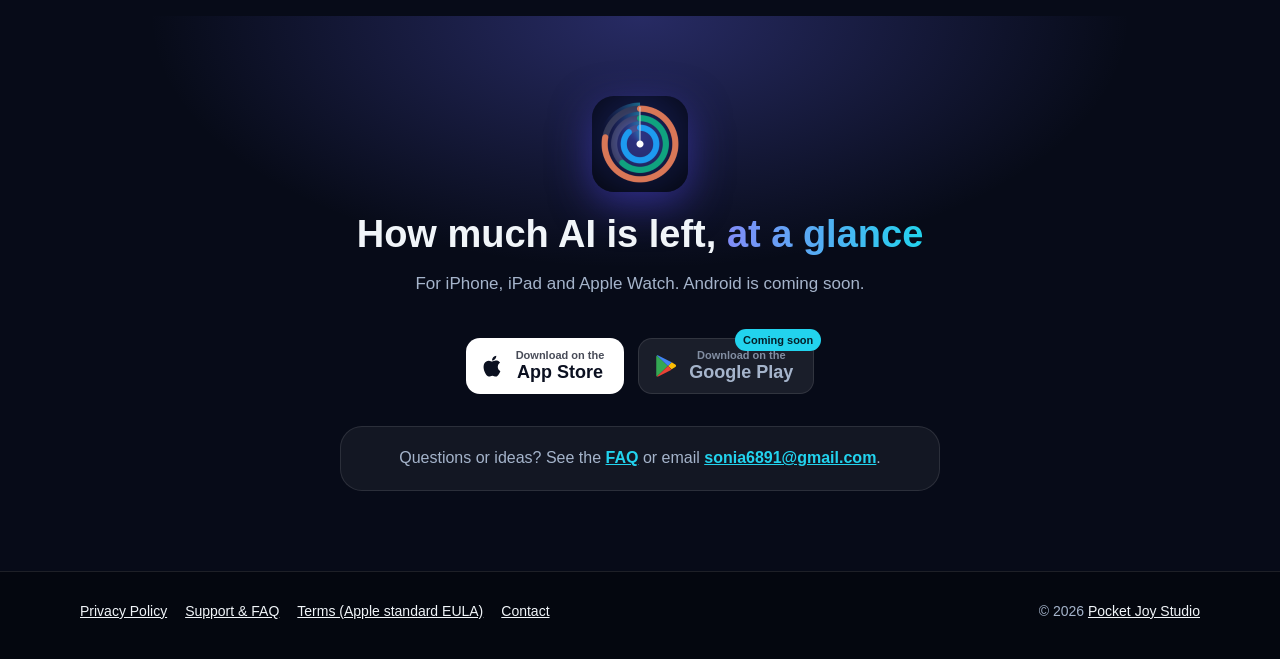
==== commit 07a16a53: "客服信箱統一改成 sonia6891@gmail.com（使用者 2026-11-22：「我的客服，是這個 sonia6891@gmail.com」「不是的話你要改哦」） Co-Authored-By" ====
--- a/index.html
+++ b/index.html
@@ -137,7 +137,7 @@
         <a class="store" href="https://apps.apple.com/tw/app/%E9%A1%8D%E5%BA%A6%E9%9B%B7%E9%81%94-ai-%E9%A1%8D%E5%BA%A6%E4%B8%80%E7%9C%BC%E7%9C%8B/id6836609602" rel="noopener" data-store="apple"><svg viewBox="0 0 24 24" aria-hidden="true"><path fill="currentColor" d="M16.4 12.6c0-2.4 2-3.6 2.1-3.7-1.1-1.7-2.9-1.9-3.5-1.9-1.5-.2-2.9.9-3.7.9-.8 0-1.9-.9-3.2-.8-1.6 0-3.1 1-4 2.4-1.7 3-.4 7.4 1.2 9.8.8 1.2 1.8 2.5 3 2.4 1.2 0 1.7-.8 3.1-.8s1.9.8 3.2.8c1.3 0 2.1-1.2 2.9-2.4.9-1.4 1.3-2.7 1.3-2.8-.1 0-2.4-.9-2.4-3.9zM14 5.5c.7-.8 1.1-1.9 1-3-1 0-2.1.7-2.8 1.5-.6.7-1.2 1.8-1 2.9 1.1.1 2.1-.6 2.8-1.4z"/></svg><span><small>下載</small><b>App Store</b></span></a>
         <a class="store soon" href="https://play.google.com/store/apps/details?id=com.quotaradar.app" aria-disabled="true" tabindex="-1" data-store="play"><svg viewBox="0 0 24 24" aria-hidden="true"><path fill="#34A853" d="M3.6 2.2 13.8 12 3.6 21.8c-.4-.2-.6-.6-.6-1.1V3.3c0-.5.2-.9.6-1.1z"/><path fill="#FBBC04" d="m17.2 8.6 3.4 2c.9.5.9 1.8 0 2.3l-3.4 2L13.8 12z"/><path fill="#4285F4" d="M3.6 2.2c.3-.2.8-.2 1.2 0l12.4 6.4-3.4 3.4z"/><path fill="#EA4335" d="m13.8 12 3.4 3.4-12.4 6.4c-.4.2-.9.2-1.2 0z"/></svg><span><small>下載</small><b>Google Play</b></span><span class="tag">即將上架</span></a>
       </div>
-      <p class="contact">有問題或建議？看<a href="support/">常見問題</a>，或寫信到 <a href="mailto:wings6891@gmail.com">wings6891@gmail.com</a>。</p>
+      <p class="contact">有問題或建議？看<a href="support/">常見問題</a>，或寫信到 <a href="mailto:sonia6891@gmail.com">sonia6891@gmail.com</a>。</p>
     </div>
   </section>
 
@@ -147,7 +147,7 @@
         <a href="privacy/">隱私權政策</a>
         <a href="support/">支援與常見問題</a>
         <a href="https://www.apple.com/legal/internet-services/itunes/dev/stdeula/" rel="noopener">使用條款（Apple 標準 EULA）</a>
-        <a href="mailto:wings6891@gmail.com">聯絡我們</a>
+        <a href="mailto:sonia6891@gmail.com">聯絡我們</a>
       </nav>
       <span>© 2026 <a href="https://pocketjoystudio.com/" rel="noopener">Pocket Joy Studio</a></span>
     </div>
